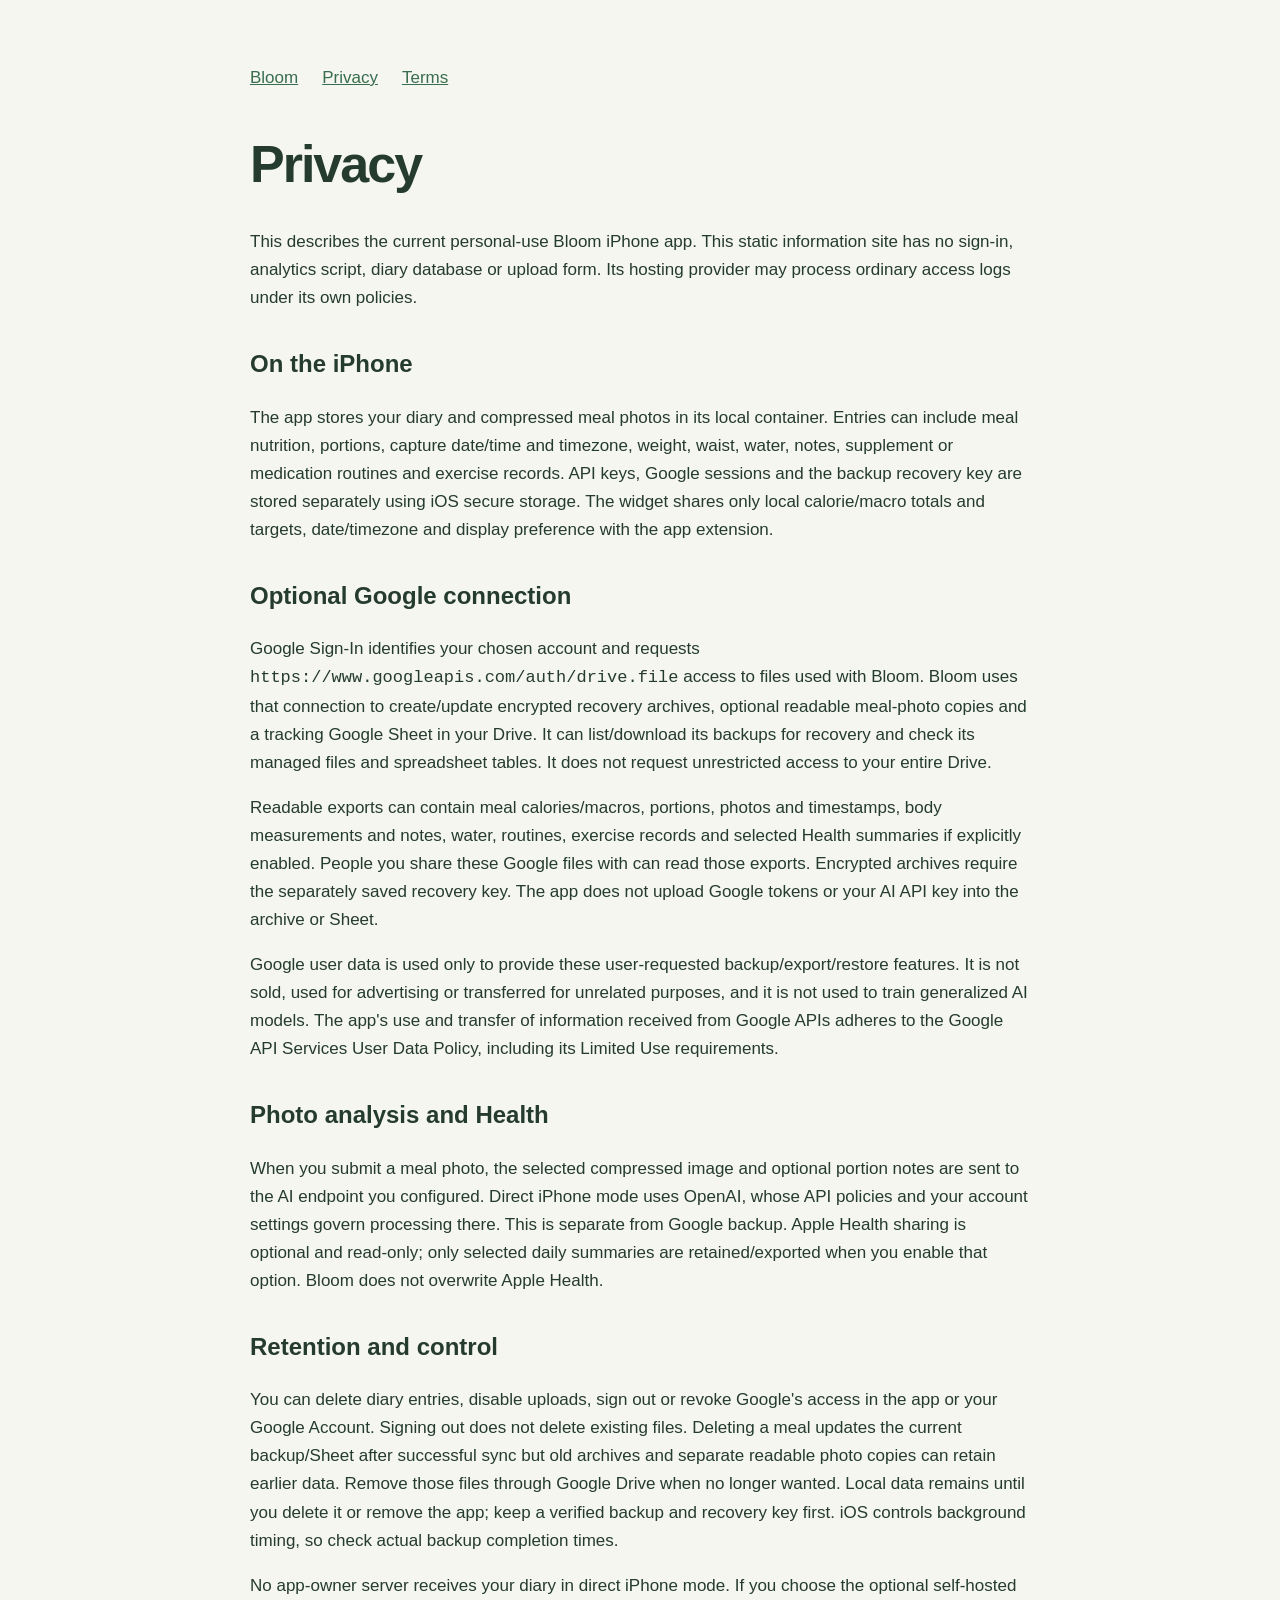
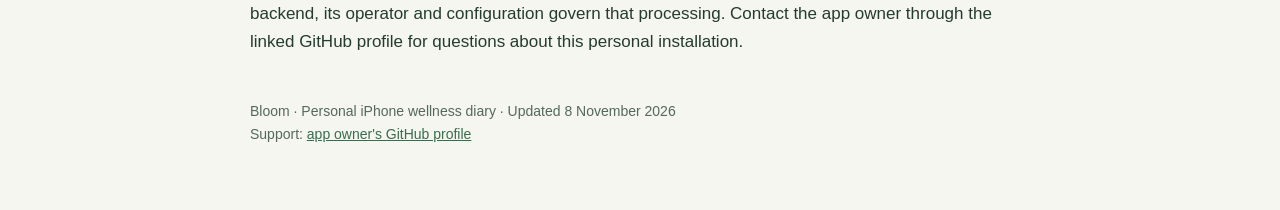
==== privacy.html @ 771fc36a "Publish Bloom app information and privacy pages" ====
<!doctype html><html lang="en"><meta charset="utf-8"><meta name="viewport" content="width=device-width,initial-scale=1"><title>Privacy · Bloom</title><link rel="stylesheet" href="style.css"><main><nav><a href="index.html">Bloom</a><a href="privacy.html">Privacy</a><a href="terms.html">Terms</a></nav><h1>Privacy</h1><p>This describes the current personal-use Bloom iPhone app. This static information site has no sign-in, analytics script, diary database or upload form. Its hosting provider may process ordinary access logs under its own policies.</p><h2>On the iPhone</h2><p>The app stores your diary and compressed meal photos in its local container. Entries can include meal nutrition, portions, capture date/time and timezone, weight, waist, water, notes, supplement or medication routines and exercise records. API keys, Google sessions and the backup recovery key are stored separately using iOS secure storage. The widget shares only local calorie/macro totals and targets, date/timezone and display preference with the app extension.</p><h2>Optional Google connection</h2><p>Google Sign-In identifies your chosen account and requests <code>https://www.googleapis.com/auth/drive.file</code> access to files used with Bloom. Bloom uses that connection to create/update encrypted recovery archives, optional readable meal-photo copies and a tracking Google Sheet in your Drive. It can list/download its backups for recovery and check its managed files and spreadsheet tables. It does not request unrestricted access to your entire Drive.</p><p>Readable exports can contain meal calories/macros, portions, photos and timestamps, body measurements and notes, water, routines, exercise records and selected Health summaries if explicitly enabled. People you share these Google files with can read those exports. Encrypted archives require the separately saved recovery key. The app does not upload Google tokens or your AI API key into the archive or Sheet.</p><p>Google user data is used only to provide these user-requested backup/export/restore features. It is not sold, used for advertising or transferred for unrelated purposes, and it is not used to train generalized AI models. The app's use and transfer of information received from Google APIs adheres to the Google API Services User Data Policy, including its Limited Use requirements.</p><h2>Photo analysis and Health</h2><p>When you submit a meal photo, the selected compressed image and optional portion notes are sent to the AI endpoint you configured. Direct iPhone mode uses OpenAI, whose API policies and your account settings govern processing there. This is separate from Google backup. Apple Health sharing is optional and read-only; only selected daily summaries are retained/exported when you enable that option. Bloom does not overwrite Apple Health.</p><h2>Retention and control</h2><p>You can delete diary entries, disable uploads, sign out or revoke Google's access in the app or your Google Account. Signing out does not delete existing files. Deleting a meal updates the current backup/Sheet after successful sync but old archives and separate readable photo copies can retain earlier data. Remove those files through Google Drive when no longer wanted. Local data remains until you delete it or remove the app; keep a verified backup and recovery key first. iOS controls background timing, so check actual backup completion times.</p><p>No app-owner server receives your diary in direct iPhone mode. If you choose the optional self-hosted backend, its operator and configuration govern that processing. Contact the app owner through the linked GitHub profile for questions about this personal installation.</p><footer>Bloom · Personal iPhone wellness diary · Updated 8 November 2026<br>Support: <a href="https://github.com/krmdel">app owner's GitHub profile</a></footer></main></html>
---- style.css ----
body{margin:0;background:#f4f6ef;color:#263b30;font:17px/1.65 -apple-system,BlinkMacSystemFont,sans-serif}main{max-width:780px;padding:64px 24px;margin:auto}h1{font-size:52px;line-height:1.1;letter-spacing:-2px}h2{margin-top:32px;font-size:24px}a{color:#386d4d}nav{display:flex;gap:24px;margin-bottom:44px}.note{padding:18px 22px;border-radius:18px;background:#e4eadf}footer{margin-top:44px;font-size:14px;color:#56685b}
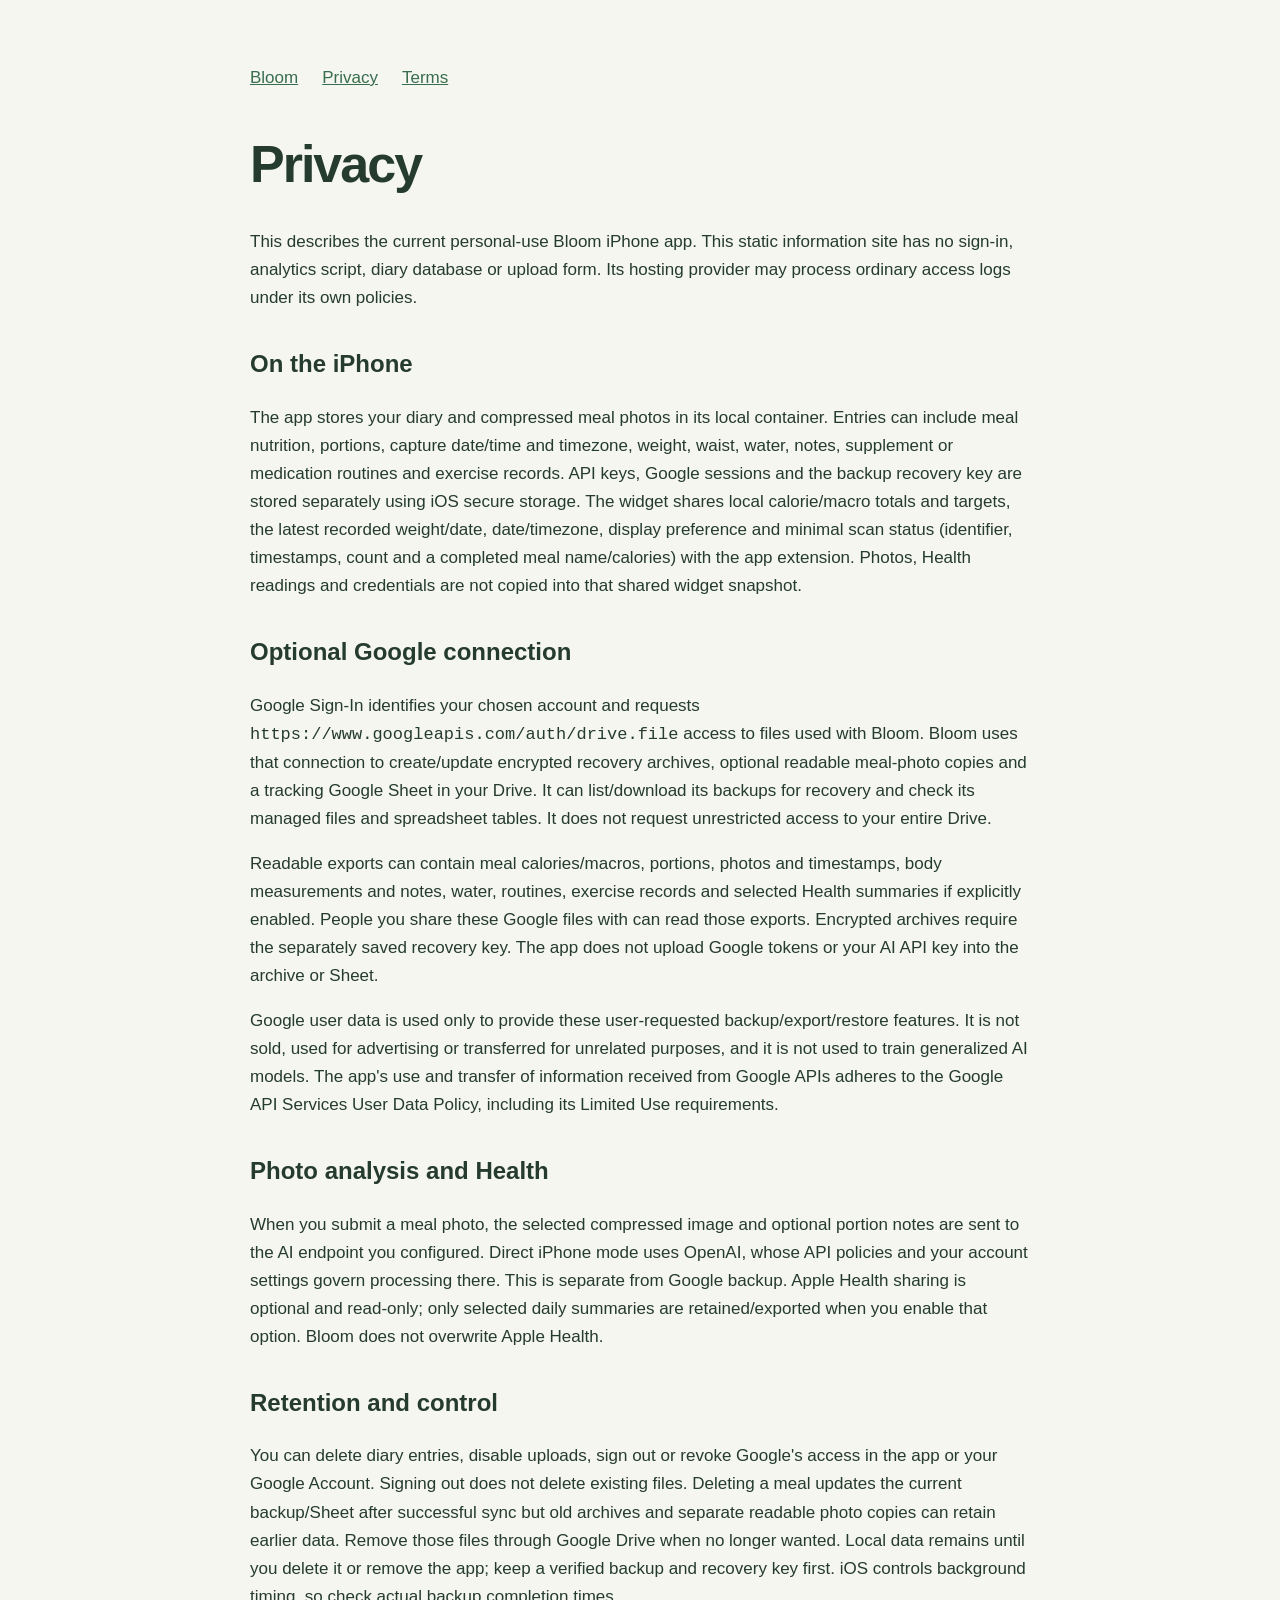
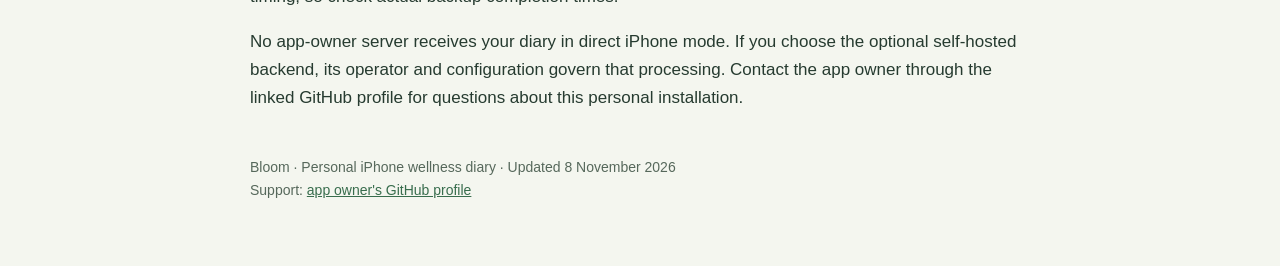
==== commit 93d45de1: "Describe weight and scan metadata shared locally with the widget" ====
--- a/privacy.html
+++ b/privacy.html
@@ -1 +1 @@
-<!doctype html><html lang="en"><meta charset="utf-8"><meta name="viewport" content="width=device-width,initial-scale=1"><title>Privacy · Bloom</title><link rel="stylesheet" href="style.css"><main><nav><a href="index.html">Bloom</a><a href="privacy.html">Privacy</a><a href="terms.html">Terms</a></nav><h1>Privacy</h1><p>This describes the current personal-use Bloom iPhone app. This static information site has no sign-in, analytics script, diary database or upload form. Its hosting provider may process ordinary access logs under its own policies.</p><h2>On the iPhone</h2><p>The app stores your diary and compressed meal photos in its local container. Entries can include meal nutrition, portions, capture date/time and timezone, weight, waist, water, notes, supplement or medication routines and exercise records. API keys, Google sessions and the backup recovery key are stored separately using iOS secure storage. The widget shares only local calorie/macro totals and targets, date/timezone and display preference with the app extension.</p><h2>Optional Google connection</h2><p>Google Sign-In identifies your chosen account and requests <code>https://www.googleapis.com/auth/drive.file</code> access to files used with Bloom. Bloom uses that connection to create/update encrypted recovery archives, optional readable meal-photo copies and a tracking Google Sheet in your Drive. It can list/download its backups for recovery and check its managed files and spreadsheet tables. It does not request unrestricted access to your entire Drive.</p><p>Readable exports can contain meal calories/macros, portions, photos and timestamps, body measurements and notes, water, routines, exercise records and selected Health summaries if explicitly enabled. People you share these Google files with can read those exports. Encrypted archives require the separately saved recovery key. The app does not upload Google tokens or your AI API key into the archive or Sheet.</p><p>Google user data is used only to provide these user-requested backup/export/restore features. It is not sold, used for advertising or transferred for unrelated purposes, and it is not used to train generalized AI models. The app's use and transfer of information received from Google APIs adheres to the Google API Services User Data Policy, including its Limited Use requirements.</p><h2>Photo analysis and Health</h2><p>When you submit a meal photo, the selected compressed image and optional portion notes are sent to the AI endpoint you configured. Direct iPhone mode uses OpenAI, whose API policies and your account settings govern processing there. This is separate from Google backup. Apple Health sharing is optional and read-only; only selected daily summaries are retained/exported when you enable that option. Bloom does not overwrite Apple Health.</p><h2>Retention and control</h2><p>You can delete diary entries, disable uploads, sign out or revoke Google's access in the app or your Google Account. Signing out does not delete existing files. Deleting a meal updates the current backup/Sheet after successful sync but old archives and separate readable photo copies can retain earlier data. Remove those files through Google Drive when no longer wanted. Local data remains until you delete it or remove the app; keep a verified backup and recovery key first. iOS controls background timing, so check actual backup completion times.</p><p>No app-owner server receives your diary in direct iPhone mode. If you choose the optional self-hosted backend, its operator and configuration govern that processing. Contact the app owner through the linked GitHub profile for questions about this personal installation.</p><footer>Bloom · Personal iPhone wellness diary · Updated 8 November 2026<br>Support: <a href="https://github.com/krmdel">app owner's GitHub profile</a></footer></main></html>+<!doctype html><html lang="en"><meta charset="utf-8"><meta name="viewport" content="width=device-width,initial-scale=1"><title>Privacy · Bloom</title><link rel="stylesheet" href="style.css"><main><nav><a href="index.html">Bloom</a><a href="privacy.html">Privacy</a><a href="terms.html">Terms</a></nav><h1>Privacy</h1><p>This describes the current personal-use Bloom iPhone app. This static information site has no sign-in, analytics script, diary database or upload form. Its hosting provider may process ordinary access logs under its own policies.</p><h2>On the iPhone</h2><p>The app stores your diary and compressed meal photos in its local container. Entries can include meal nutrition, portions, capture date/time and timezone, weight, waist, water, notes, supplement or medication routines and exercise records. API keys, Google sessions and the backup recovery key are stored separately using iOS secure storage. The widget shares local calorie/macro totals and targets, the latest recorded weight/date, date/timezone, display preference and minimal scan status (identifier, timestamps, count and a completed meal name/calories) with the app extension. Photos, Health readings and credentials are not copied into that shared widget snapshot.</p><h2>Optional Google connection</h2><p>Google Sign-In identifies your chosen account and requests <code>https://www.googleapis.com/auth/drive.file</code> access to files used with Bloom. Bloom uses that connection to create/update encrypted recovery archives, optional readable meal-photo copies and a tracking Google Sheet in your Drive. It can list/download its backups for recovery and check its managed files and spreadsheet tables. It does not request unrestricted access to your entire Drive.</p><p>Readable exports can contain meal calories/macros, portions, photos and timestamps, body measurements and notes, water, routines, exercise records and selected Health summaries if explicitly enabled. People you share these Google files with can read those exports. Encrypted archives require the separately saved recovery key. The app does not upload Google tokens or your AI API key into the archive or Sheet.</p><p>Google user data is used only to provide these user-requested backup/export/restore features. It is not sold, used for advertising or transferred for unrelated purposes, and it is not used to train generalized AI models. The app's use and transfer of information received from Google APIs adheres to the Google API Services User Data Policy, including its Limited Use requirements.</p><h2>Photo analysis and Health</h2><p>When you submit a meal photo, the selected compressed image and optional portion notes are sent to the AI endpoint you configured. Direct iPhone mode uses OpenAI, whose API policies and your account settings govern processing there. This is separate from Google backup. Apple Health sharing is optional and read-only; only selected daily summaries are retained/exported when you enable that option. Bloom does not overwrite Apple Health.</p><h2>Retention and control</h2><p>You can delete diary entries, disable uploads, sign out or revoke Google's access in the app or your Google Account. Signing out does not delete existing files. Deleting a meal updates the current backup/Sheet after successful sync but old archives and separate readable photo copies can retain earlier data. Remove those files through Google Drive when no longer wanted. Local data remains until you delete it or remove the app; keep a verified backup and recovery key first. iOS controls background timing, so check actual backup completion times.</p><p>No app-owner server receives your diary in direct iPhone mode. If you choose the optional self-hosted backend, its operator and configuration govern that processing. Contact the app owner through the linked GitHub profile for questions about this personal installation.</p><footer>Bloom · Personal iPhone wellness diary · Updated 8 November 2026<br>Support: <a href="https://github.com/krmdel">app owner's GitHub profile</a></footer></main></html>
